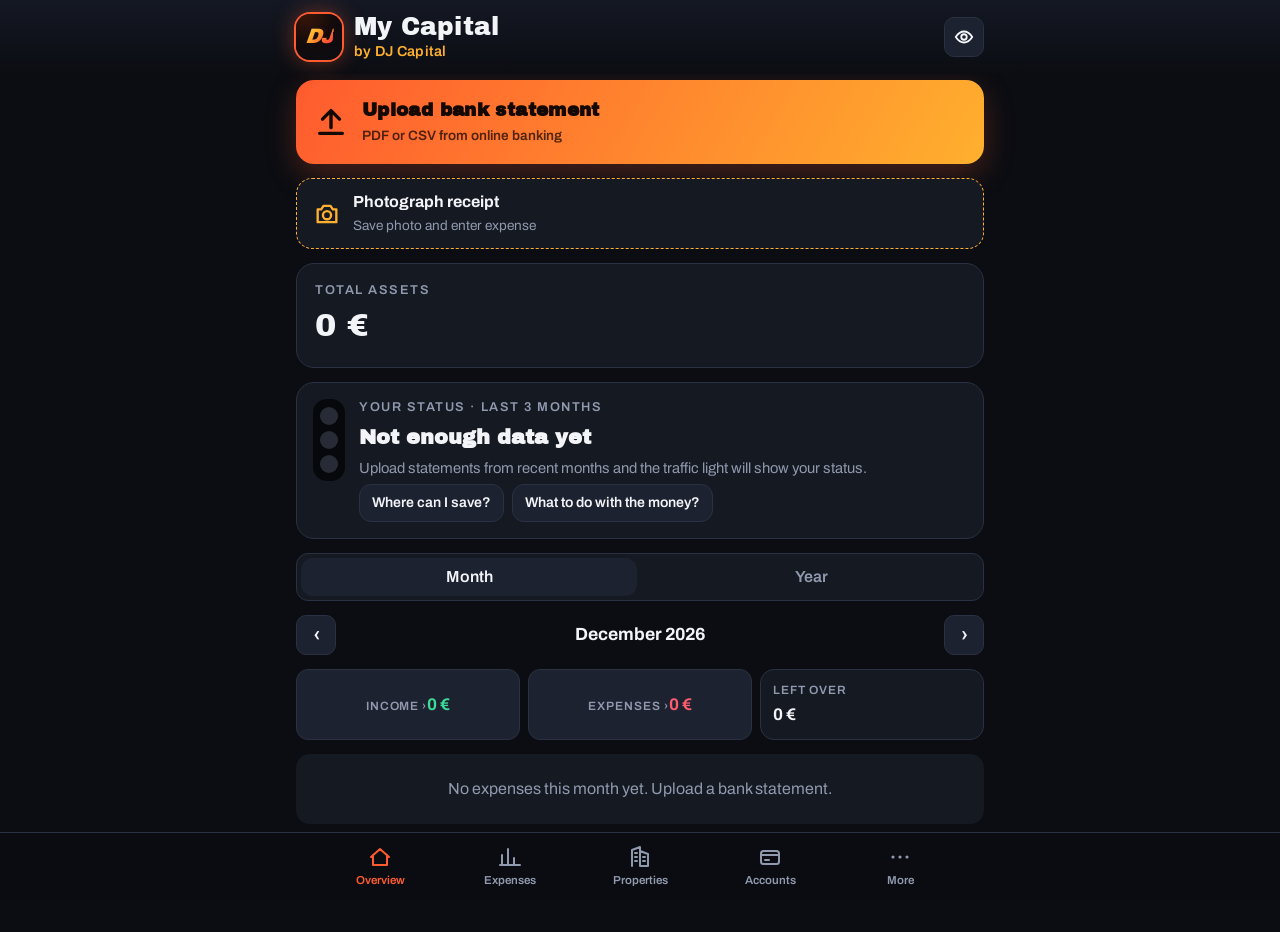
==== index.html @ 52404db8 "Add files via upload" ====
<!DOCTYPE html>
<html lang="de">
<head>
<meta charset="utf-8">
<meta name="viewport" content="width=device-width,initial-scale=1,viewport-fit=cover">
<meta name="theme-color" content="#0b0d12">
<meta name="robots" content="noindex,nofollow">
<title>DJ Capital</title>
<link rel="manifest" href="manifest.webmanifest">
<link rel="icon" type="image/png" href="icon-192.png">
<link rel="apple-touch-icon" href="apple-touch-icon.png">
<link rel="preconnect" href="https://fonts.googleapis.com">
<link rel="preconnect" href="https://fonts.gstatic.com" crossorigin>
<link href="https://fonts.googleapis.com/css2?family=Archivo+Black&family=Archivo:wght@400;500;600;700&display=swap" rel="stylesheet">
<link rel="stylesheet" href="style.css">
</head>
<body>
<div id="root"></div><div id="modal" class="modal" hidden></div><div id="toast" class="toast" hidden></div>
<script src="app.js"></script>
<script>if('serviceWorker' in navigator)window.addEventListener('load',()=>navigator.serviceWorker.register('sw.js').catch(()=>{}));</script>
</body>
</html>
---- style.css ----
/* Ein dunkles, kräftiges Thema. Layout: Kopf, eine Spalte (max. 720px), feste Leiste unten. */
:root{
  color-scheme:dark;
  --bg:#0b0d12; --surface:#151922; --raised:#1d2230; --line:#2a3142;
  --ink:#f2f4f8; --muted:#9099ad;
  --accent:#ff5b2e; --accent2:#ffb02e; --accent-ink:#140803;
  --good:#3ddc97; --good-bg:rgba(61,220,151,.14); --warn:#ffc94d; --warn-bg:rgba(255,201,77,.14); --bad:#ff5d6c; --bad-bg:rgba(255,93,108,.15); --info:#6cb8ff; --info-bg:rgba(108,184,255,.14); --idle:#a9b1c2; --idle-bg:rgba(169,177,194,.12);
  --display:'Archivo Black','Arial Black',system-ui,sans-serif;
  --body:'Archivo',system-ui,-apple-system,'Segoe UI',sans-serif;
}
*{box-sizing:border-box}
html,body{margin:0;background:var(--bg);color:var(--ink);font-family:var(--body);font-size:16px;line-height:1.4}
body{padding-bottom:84px}
h2,h3{margin:0;text-wrap:balance}
h2{font-family:var(--display);font-size:1.5rem;letter-spacing:.01em}
h3{font-size:1.05rem;font-weight:700}
small{color:var(--muted);font-size:.85rem}
.num{font-variant-numeric:tabular-nums;white-space:nowrap}
.pos{color:var(--good)}.neg{color:var(--bad)}
.top{display:flex;align-items:center;gap:12px;padding:14px max(16px,calc(50% - 344px));background:linear-gradient(180deg,#141823,var(--bg));position:sticky;top:0;z-index:5}
.logo{width:46px;height:46px;border-radius:14px;display:grid;place-items:center;background:radial-gradient(120% 120% at 20% 0%,#3a1608 0%,#120a0c 55%,#0b0d12 100%);box-shadow:0 0 0 2px var(--accent),0 0 22px rgba(255,91,46,.45)}.logo span{font-family:var(--display);font-size:1.3rem;letter-spacing:-.08em;font-style:italic;background:linear-gradient(135deg,#ffe14d 0%,var(--accent2) 35%,var(--accent) 70%,#ff2e63 100%);-webkit-background-clip:text;background-clip:text;color:transparent;transform:skewX(-6deg)}
.brand{font-family:var(--display);font-size:1.55rem;letter-spacing:.01em;display:flex;flex-direction:column;line-height:1}
.brand small{font-family:var(--body);font-size:.9rem;font-weight:600;letter-spacing:.02em;margin-top:4px;color:var(--accent2)}
.savest{margin-left:auto;font-size:.75rem;color:var(--muted)}
.savest.ok{color:var(--good)}.savest.bad{color:var(--bad)}.savest.wait{color:var(--warn)}
main{max-width:720px;margin:0 auto;padding:6px 16px 24px}
.stack{display:flex;flex-direction:column;gap:14px}
.h2row{display:flex;justify-content:space-between;align-items:center;gap:10px;flex-wrap:wrap}
button,.btn{font:inherit;font-weight:600;border:1px solid var(--line);background:var(--raised);color:var(--ink);border-radius:12px;padding:10px 16px;cursor:pointer}
button:hover{border-color:var(--accent)}
button.primary{background:var(--accent);border-color:var(--accent);color:var(--accent-ink)}
button.danger{color:var(--bad);background:transparent}
button.ic{width:40px;height:40px;padding:0;display:grid;place-items:center;font-size:1.3rem;border-radius:10px}
:focus-visible{outline:2px solid var(--accent2);outline-offset:2px}
input,select,textarea{font:inherit;color:var(--ink);background:var(--bg);border:1px solid var(--line);border-radius:10px;padding:10px 12px;width:100%;max-width:100%}
input[type=checkbox]{width:auto}
label{display:flex;flex-direction:column;gap:5px;font-size:.85rem;color:var(--muted)}
.upload{display:flex;align-items:center;gap:14px;text-align:left;padding:18px;border:0;border-radius:18px;background:linear-gradient(120deg,var(--accent),var(--accent2));color:var(--accent-ink);box-shadow:0 10px 30px rgba(255,91,46,.25)}
.upload svg{width:34px;height:34px;flex:none;fill:none;stroke:currentColor;stroke-width:2.4;stroke-linecap:round;stroke-linejoin:round}
.upload strong{display:block;font-family:var(--display);font-size:1.15rem;letter-spacing:.02em}
.upload small{color:rgba(20,8,3,.75);font-weight:600}
.notice{display:flex;justify-content:space-between;align-items:center;background:var(--warn-bg);color:var(--warn);border-radius:12px;padding:12px 14px;text-decoration:none;font-weight:600}
.mbar{display:flex;align-items:center;justify-content:space-between;gap:10px}
.mbar strong{font-size:1.1rem}
.mbar.sm strong{min-width:3em;text-align:center}
.hero{background:var(--surface);border:1px solid var(--line);border-radius:18px;padding:18px}
.hl{color:var(--muted);font-size:.8rem;text-transform:uppercase;letter-spacing:.12em;font-weight:600}
.hv{font-family:var(--display);font-size:2rem;margin-top:4px}
.hv span{font-family:var(--body);font-size:1rem;color:var(--muted);font-weight:500}
.meter{height:10px;border-radius:99px;background:var(--raised);margin:14px 0 10px;overflow:hidden}
.meter i{display:block;height:100%;border-radius:99px;background:linear-gradient(90deg,var(--accent),var(--accent2))}
.hsub{font-weight:600}
.hero.two{display:grid;grid-template-columns:repeat(auto-fit,minmax(130px,1fr));gap:14px}
.hero.two .hv{font-size:1.35rem}
.hero.sm{padding:12px}
.list{display:flex;flex-direction:column;gap:8px}
.item{display:flex;align-items:center;justify-content:space-between;gap:12px;text-align:left;width:100%;padding:14px 16px;background:var(--surface);border:1px solid var(--line);border-radius:14px;font-weight:400}
.item.static{cursor:default}
.item.add{justify-content:center;color:var(--accent2);border-style:dashed;background:transparent;font-weight:600}
.it{display:flex;flex-direction:column;min-width:0}
.it strong{font-size:1rem}
.ir{display:flex;flex-direction:column;align-items:flex-end;gap:5px}
.chev{color:var(--muted);font-size:1.3rem}
.pill{display:inline-block;padding:3px 10px;border-radius:99px;font-size:.78rem;font-weight:700;white-space:nowrap}
.pill.paid{background:var(--good-bg);color:var(--good)}.pill.late{background:var(--bad-bg);color:var(--bad)}.pill.partial{background:var(--warn-bg);color:var(--warn)}.pill.over{background:var(--info-bg);color:var(--info)}.pill.pending,.pill.none{background:var(--idle-bg);color:var(--idle)}
.group{display:flex;flex-direction:column;gap:10px}
.gh{display:flex;justify-content:space-between;align-items:flex-start;gap:10px;margin-top:6px}
.seg{display:flex;gap:6px;background:var(--surface);padding:4px;border-radius:12px;border:1px solid var(--line)}
.seg button{flex:1;border:0;background:transparent;color:var(--muted);padding:8px 6px}
.seg button.on{background:var(--raised);color:var(--ink)}
.txs{display:flex;flex-direction:column;gap:8px}
.tx{background:var(--surface);border:1px solid var(--line);border-left:4px solid var(--warn);border-radius:12px;padding:12px 14px;display:flex;flex-direction:column;gap:10px;transition:opacity .4s}
.tx.rent{border-left-color:var(--good)}.tx.expense{border-left-color:var(--accent)}.tx.ignore{border-left-color:var(--line);opacity:.65}
.tx.done{opacity:.25}
.txh{display:flex;justify-content:space-between;gap:10px}
.txh strong{overflow-wrap:anywhere}
.txt small{display:block;margin-top:2px;overflow-wrap:anywhere}
.txa{display:flex;gap:8px;flex-wrap:wrap}
.txa select{flex:1 1 180px;width:auto}
.more{width:100%}
details.obj{background:var(--surface);border:1px solid var(--line);border-radius:14px}
details.obj summary{list-style:none;display:flex;justify-content:space-between;align-items:center;gap:12px;padding:14px 16px;cursor:pointer}
details.obj summary::-webkit-details-marker{display:none}
details.obj[open] summary{border-bottom:1px solid var(--line)}
.big{font-family:var(--display);font-size:1.15rem}
.elist{display:flex;flex-direction:column}
.erow{display:flex;justify-content:space-between;gap:12px;padding:10px 16px;border-bottom:1px solid var(--line)}
.erow:last-child{border-bottom:0}
.erow span:first-child{display:flex;flex-direction:column;min-width:0}
.erow b{font-weight:600;overflow-wrap:anywhere}
.hint{color:var(--muted);font-size:.88rem;margin:0}
.empty{padding:24px;text-align:center;color:var(--muted);background:var(--surface);border-radius:14px}
.empty.sm{background:transparent;padding:14px}
.form{display:flex;flex-wrap:wrap;gap:8px}
.form input,.form select{flex:1 1 180px;width:auto}
.chips{display:flex;flex-wrap:wrap;gap:8px}
.chip{display:inline-flex;flex-direction:row;align-items:center;gap:6px;background:var(--surface);border:1px solid var(--line);border-radius:99px;padding:5px 6px 5px 12px;color:var(--ink);font-size:.88rem}
.chip button{border:0;background:transparent;padding:0 6px;color:var(--muted)}
.bar{position:fixed;left:0;right:0;bottom:0;display:flex;justify-content:center;background:rgba(11,13,18,.94);backdrop-filter:blur(10px);border-top:1px solid var(--line);padding:6px 6px calc(6px + env(safe-area-inset-bottom));z-index:6}
.bar a{flex:1;max-width:130px;display:flex;flex-direction:column;align-items:center;gap:3px;padding:6px 2px;color:var(--muted);text-decoration:none;font-size:.72rem;font-weight:600;position:relative;border-radius:10px}
.bar svg{width:24px;height:24px;fill:none;stroke:currentColor;stroke-width:2;stroke-linecap:round;stroke-linejoin:round}
.bar a:nth-child(5) svg{fill:currentColor;stroke:none}
.bar a.on{color:var(--accent)}
.badge{position:absolute;top:0;left:calc(50% + 6px);background:var(--accent);color:var(--accent-ink);font-size:.65rem;border-radius:99px;padding:1px 6px}
.modal{position:fixed;inset:0;background:rgba(0,0,0,.65);display:flex;align-items:flex-end;justify-content:center;z-index:20;overflow:auto}
.modal[hidden]{display:none}
.mbox{background:var(--surface);border:1px solid var(--line);border-radius:20px 20px 0 0;padding:20px 18px calc(20px + env(safe-area-inset-bottom));width:min(640px,100%);display:flex;flex-direction:column;gap:14px;max-height:92vh;overflow:auto}
@media (min-width:700px){.modal{align-items:center}.mbox{border-radius:20px}}
.mhead{display:flex;justify-content:space-between;align-items:flex-start;gap:10px}
.mact{display:flex;justify-content:flex-end;gap:8px;flex-wrap:wrap}
.mact .danger{margin-right:auto}
.grid2{display:grid;grid-template-columns:repeat(auto-fit,minmax(170px,1fr));gap:12px}
.kvs{display:flex;flex-direction:column;background:var(--bg);border-radius:12px}
.kv{display:flex;justify-content:space-between;gap:12px;padding:10px 14px;border-bottom:1px solid var(--line)}
.kv:last-child{border-bottom:0}
.kv span{color:var(--muted)}
.kv b{text-align:right;overflow-wrap:anywhere}
.note{margin:0;color:var(--muted);font-size:.9rem;background:var(--bg);border-radius:12px;padding:10px 14px}
.strip{display:grid;grid-template-columns:repeat(12,1fr);gap:4px}
.dot{display:inline-grid;place-items:center;aspect-ratio:1;border-radius:8px;font-size:.72rem;font-weight:700;background:var(--raised);color:var(--muted)}
.dot.paid,.dot.over{background:var(--good);color:#06150e}.dot.partial{background:var(--warn);color:#1a1200}.dot.late{background:var(--bad);color:#1a0306}.dot.pending{background:var(--idle-bg);color:var(--idle)}
.legend{display:flex;align-items:center;gap:6px;flex-wrap:wrap;margin:0;font-size:.8rem;color:var(--muted)}
.legend .dot{width:12px;height:12px;border-radius:4px;margin-left:6px}
details.cols summary{cursor:pointer;color:var(--accent2);font-weight:600;margin-bottom:10px}
textarea.big{min-height:140px;font-family:ui-monospace,monospace;font-size:.78rem}
.toast{position:fixed;left:50%;bottom:96px;transform:translateX(-50%);background:var(--ink);color:var(--bg);padding:10px 16px;border-radius:12px;z-index:30;max-width:90vw;font-weight:600}
.toast[hidden]{display:none}
.okline{color:var(--good);font-weight:600;margin:0}
.chk{flex-direction:row;align-items:center;gap:10px;color:var(--ink);font-size:.95rem}
.chk input{width:22px;height:22px;accent-color:var(--accent)}
.form.pad,.pad{padding:10px 16px}
.ntext{margin:0;padding:12px 16px;color:var(--ink);font-size:.92rem;line-height:1.5}
.erow small br{display:block;content:'';margin-top:2px}
.seg{flex-wrap:wrap}
.seg button{white-space:nowrap}
.eye svg{width:22px;height:22px;fill:none;stroke:currentColor;stroke-width:2;stroke-linecap:round;stroke-linejoin:round}
.eye.on{background:var(--accent);border-color:var(--accent);color:var(--accent-ink)}
body.hide .num,body.hide .hv,body.hide .hsub,body.hide .chart,body.hide .kv b,body.hide .it small,body.hide .erow small,body.hide .txt small,body.hide .bt,body.hide .tiles3 b,body.hide .gt.lh,body.hide .mhead small{filter:blur(9px);user-select:none}
.card.ampel{flex-direction:row;align-items:flex-start;gap:14px}
.alight{display:flex;flex-direction:column;gap:6px;background:#06080c;padding:8px 7px;border-radius:14px;flex:none}
.alight i{width:18px;height:18px;border-radius:50%;background:#262b36}
.ampel.red .alight .r{background:#ff3b4a;box-shadow:0 0 14px #ff3b4a}
.ampel.yellow .alight .y{background:#ffc42e;box-shadow:0 0 14px #ffc42e}
.ampel.green .alight .g{background:#2fe08a;box-shadow:0 0 14px #2fe08a}
.atext{display:flex;flex-direction:column;gap:6px;min-width:0}
.atext strong{font-family:var(--display);font-size:1.3rem}
.ampel.red .atext strong{color:var(--bad)}.ampel.yellow .atext strong{color:var(--warn)}.ampel.green .atext strong{color:var(--good)}
.atext p{margin:0;color:var(--muted);font-size:.92rem}
.atext .form button{padding:8px 12px;font-size:.88rem}
.tips{display:flex;flex-direction:column;gap:8px}
.tip{background:var(--bg);border-radius:12px;padding:12px 14px;display:flex;flex-direction:column;gap:4px;border-left:4px solid var(--accent)}
.tip.done{border-left-color:var(--good)}
.tip span{color:var(--muted);font-size:.9rem}
.picon{width:42px;height:42px;flex:none;border-radius:12px;display:grid;place-items:center;background:linear-gradient(135deg,rgba(255,91,46,.22),rgba(255,176,46,.12));color:var(--accent2)}
.picon svg{width:24px;height:24px;fill:none;stroke:currentColor;stroke-width:1.8;stroke-linecap:round;stroke-linejoin:round}
.item .picon+.it{flex:1}
.item.plan{justify-content:flex-start}
.mrow{width:100%;background:none;border:0;border-bottom:1px solid var(--line);border-radius:0;text-align:left;font-weight:400;color:var(--ink)}
.mk{display:inline-block;width:9px;height:9px;border-radius:50%;margin-right:7px;background:var(--idle)}
.mk.blue{background:#4aa8ff}.mk.yellow{background:#ffc42e}.mk.red{background:#ff5d6c}
.loan{border-left:4px solid var(--info)}
.picon.mk-blue{background:rgba(74,168,255,.18);color:#4aa8ff}.picon.mk-yellow{background:rgba(255,196,46,.18);color:#ffc42e}.picon.mk-red{background:rgba(255,93,108,.18);color:#ff5d6c}
.receipt{display:flex;align-items:center;gap:12px;text-align:left;padding:12px 16px;border-radius:16px;background:var(--surface);border:1px dashed var(--accent2);color:var(--ink);font-weight:400}
.receipt svg{width:28px;height:28px;flex:none;fill:none;stroke:var(--accent2);stroke-width:2;stroke-linecap:round;stroke-linejoin:round}
.receipt strong{display:block}.receipt small{color:var(--muted)}
.rems{display:flex;flex-direction:column;gap:8px}
.rem{display:flex;align-items:center;justify-content:space-between;gap:10px;background:var(--bg);border-radius:12px;padding:10px 12px;border-left:4px solid var(--idle)}
.rem.late{border-left-color:var(--bad)}.rem.partial{border-left-color:var(--warn)}.rem.pending{border-left-color:var(--info)}
.rem .it small{white-space:normal}
.btnrow{width:100%;text-align:left;border-top:0;border-right:0;border-bottom:0;font-weight:400;color:var(--ink)}
.cl{display:flex;flex-direction:column;gap:6px}
.clrow{align-items:flex-start;background:var(--bg);border-radius:10px;padding:10px 12px}
.clrow.done span{color:var(--muted);text-decoration:line-through}
.clrow input{margin-top:1px}
.recimg{max-width:100%;max-height:40vh;object-fit:contain;border-radius:12px;background:#000}
.clip svg{width:16px;height:16px;fill:none;stroke:var(--accent2);stroke-width:2;stroke-linecap:round;vertical-align:-3px}
button.wide{width:100%}
@media (prefers-reduced-motion:reduce)

{.tx{transition:none}}

.muted{color:var(--muted)}
.lnk{color:var(--accent2);text-decoration:none;font-weight:600;font-size:.9rem}
.card{background:var(--surface);border:1px solid var(--line);border-radius:18px;padding:16px;display:flex;flex-direction:column;gap:12px}
.split{display:grid;grid-template-columns:1fr 1fr;gap:10px;margin-top:6px}
.split a{display:flex;flex-direction:column;gap:2px;background:var(--bg);border-radius:12px;padding:10px 12px;text-decoration:none;color:var(--ink)}
.split span{font-size:.8rem;color:var(--muted)}
.split b{font-size:1.05rem}
.tiles3{display:grid;grid-template-columns:repeat(3,1fr);gap:8px}
.tiles3.two{grid-template-columns:1fr 1fr}
.tiles3 div{background:var(--surface);border:1px solid var(--line);border-radius:14px;padding:12px;display:flex;flex-direction:column;gap:4px;min-width:0}
.tiles3 span{font-size:.75rem;color:var(--muted);text-transform:uppercase;letter-spacing:.08em;font-weight:600}
.tiles3 b{font-size:1.05rem;overflow:hidden;text-overflow:ellipsis}
.bars{display:flex;flex-direction:column;gap:12px}
.bl{display:flex;justify-content:space-between;gap:10px;font-size:.92rem;margin-bottom:5px}
.bt{height:8px;border-radius:99px;background:var(--raised);overflow:hidden}
.bt i{display:block;height:100%;border-radius:99px;background:linear-gradient(90deg,var(--accent),var(--accent2))}
.chart{width:100%;height:auto;margin-top:10px;display:block}
.chart .ct{fill:var(--muted);font-size:10px;font-family:var(--body)}
.cols{display:grid;grid-template-columns:repeat(12,1fr);gap:4px;align-items:end}
.col{display:flex;flex-direction:column;align-items:center;gap:4px}
.col span{font-size:.7rem;color:var(--muted)}
.cb{height:110px;width:100%;display:flex;align-items:flex-end;justify-content:center;gap:2px}
.cb i{width:42%;border-radius:3px 3px 0 0;min-height:1px}
.ci,.sw.pos{background:var(--good)}.co,.sw.neg{background:var(--accent)}
.sw{display:inline-block;width:10px;height:10px;border-radius:3px;margin-left:6px}
.chipb{border-radius:99px;padding:7px 14px;background:var(--surface);color:var(--muted);font-weight:600}
.chipb.on{background:var(--accent);border-color:var(--accent);color:var(--accent-ink)}
.item.dim{opacity:.7}
h3.gt{font-size:.8rem;text-transform:uppercase;letter-spacing:.12em;color:var(--muted)}
button.small.link{border:0;background:none;color:var(--muted);padding:0 0 0 8px;font-size:1rem}

.lock{min-height:80vh;display:flex;flex-direction:column;align-items:center;justify-content:center;gap:14px;text-align:center}
.logo.big{width:84px;height:84px;border-radius:24px}.logo.big span{font-size:2.3rem}
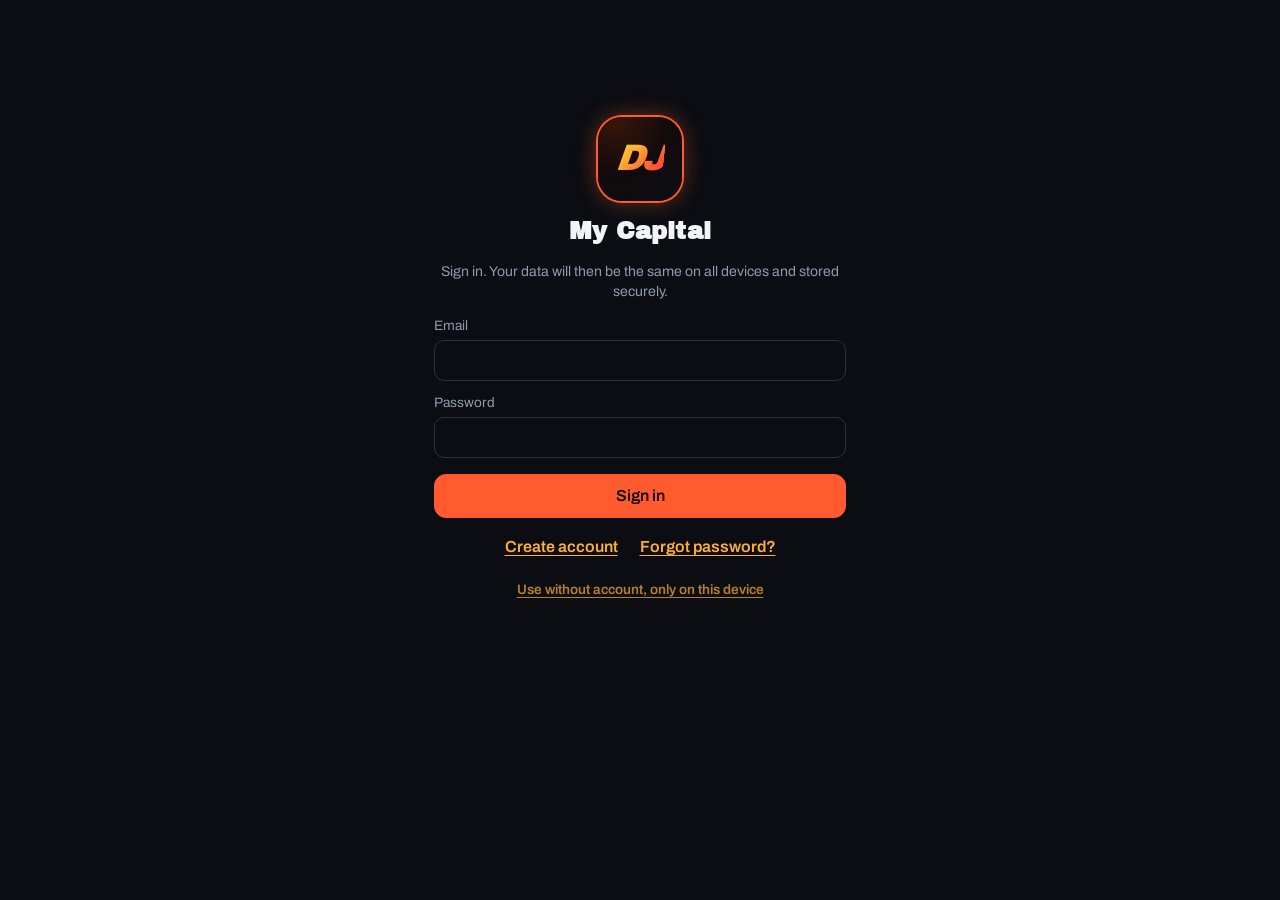
==== commit 1640ec51: "Add files via upload" ====
--- a/index.html
+++ b/index.html
@@ -16,6 +16,7 @@
 </head>
 <body>
 <div id="root"></div><div id="modal" class="modal" hidden></div><div id="toast" class="toast" hidden></div>
+<script src="config.js"></script>
 <script src="app.js"></script>
 <script>if('serviceWorker' in navigator)window.addEventListener('load',()=>navigator.serviceWorker.register('sw.js').catch(()=>{}));</script>
 </body>
--- a/style.css
+++ b/style.css
@@ -212,3 +212,8 @@
 
 .lock{min-height:80vh;display:flex;flex-direction:column;align-items:center;justify-content:center;gap:14px;text-align:center}
 .logo.big{width:84px;height:84px;border-radius:24px}.logo.big span{font-size:2.3rem}
+details.bkset summary{cursor:pointer;color:var(--accent2);font-weight:600;margin:6px 0 10px}details.bkset label{display:block}details.bkset .form{flex-wrap:wrap}
+[data-sort]>[data-id]{-webkit-user-select:none;user-select:none;-webkit-touch-callout:none}.item.dragging{position:relative;z-index:5;transform:scale(1.03);box-shadow:0 10px 28px rgba(0,0,0,.55);outline:2px solid var(--accent);transition:transform .12s}body.sorting{overscroll-behavior:none}
+.lock.auth{max-width:420px;margin:0 auto;padding:30px 4px}.authf{display:flex;flex-direction:column;gap:12px;width:100%;text-align:left}.authf button[type=submit]{margin-top:4px}.authl{display:flex;flex-wrap:wrap;gap:6px 18px;justify-content:center}.link.dim{opacity:.7;font-size:.85rem}.reccode{font-family:ui-monospace,Menlo,Consolas,monospace;font-size:1.15rem;letter-spacing:.06em;text-align:center;padding:14px;border:1px dashed var(--accent);border-radius:12px;margin:10px 0;word-break:break-all;user-select:all}
+.authl .link{color:var(--accent2);padding:4px 2px}
+.authl .link{background:none;border:0;box-shadow:none;text-decoration:underline;text-underline-offset:3px}
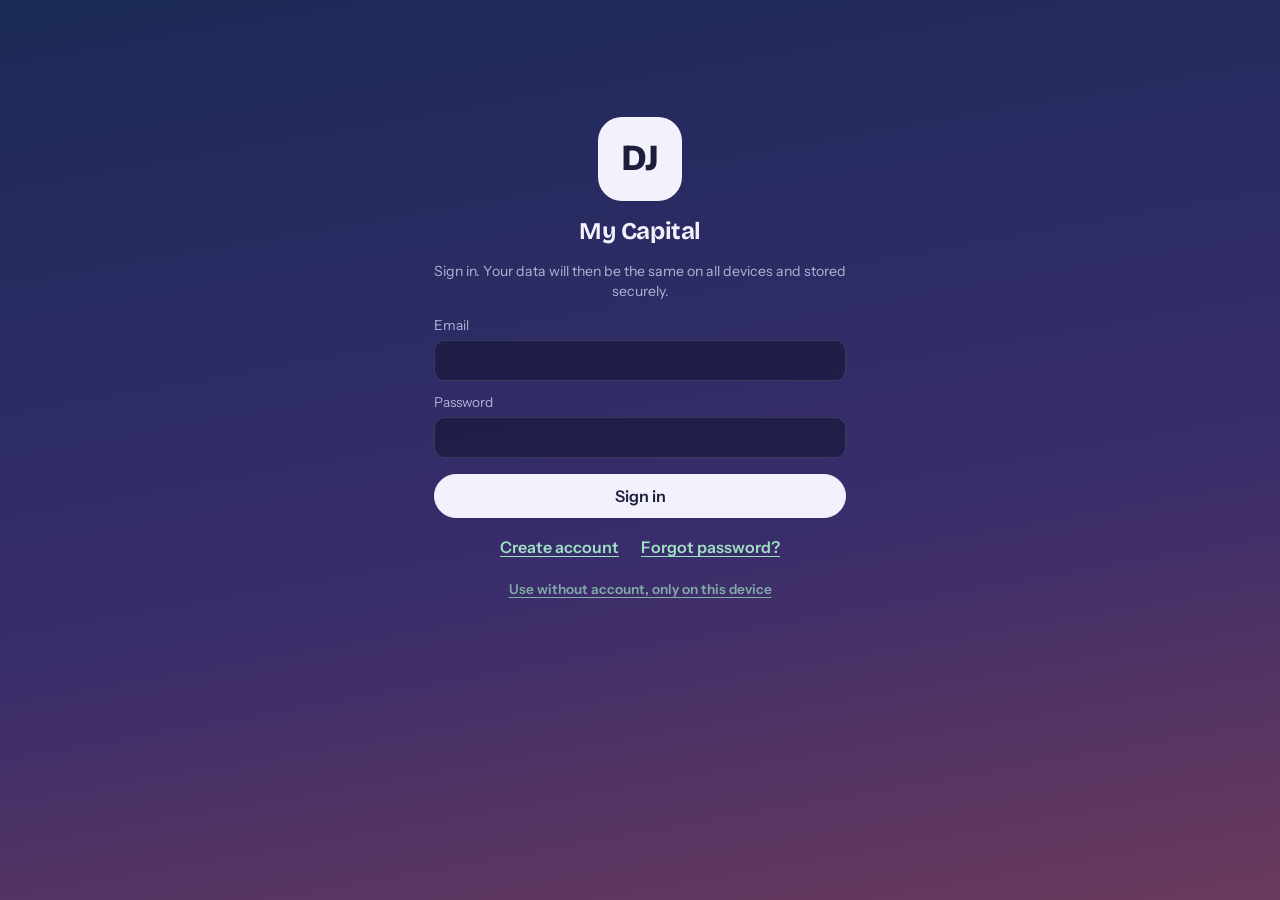
==== commit 8d346546: "DJ Capital 1.22.0 Co-Authored-By: Claude Opus 5.5 <noreply@anthropic.com> Claude-Session: https://cl" ====
--- a/index.html
+++ b/index.html
@@ -3,15 +3,14 @@
 <head>
 <meta charset="utf-8">
 <meta name="viewport" content="width=device-width,initial-scale=1,viewport-fit=cover">
-<meta name="theme-color" content="#0b0d12">
+<meta name="theme-color" content="#1b2a55">
 <meta name="robots" content="noindex,nofollow">
 <title>DJ Capital</title>
 <link rel="manifest" href="manifest.webmanifest">
 <link rel="icon" type="image/png" href="icon-192.png">
 <link rel="apple-touch-icon" href="apple-touch-icon.png">
-<link rel="preconnect" href="https://fonts.googleapis.com">
-<link rel="preconnect" href="https://fonts.gstatic.com" crossorigin>
-<link href="https://fonts.googleapis.com/css2?family=Archivo+Black&family=Archivo:wght@400;500;600;700&display=swap" rel="stylesheet">
+<link rel="preload" href="fonts/instrument-sans-latin-400-normal.woff2" as="font" type="font/woff2" crossorigin>
+<link rel="preload" href="fonts/bricolage-grotesque-latin-wght-normal.woff2" as="font" type="font/woff2" crossorigin>
 <link rel="stylesheet" href="style.css">
 </head>
 <body>
--- a/style.css
+++ b/style.css
@@ -99,7 +99,7 @@
 .bar{position:fixed;left:0;right:0;bottom:0;display:flex;justify-content:center;background:rgba(11,13,18,.94);backdrop-filter:blur(10px);border-top:1px solid var(--line);padding:6px 6px calc(6px + env(safe-area-inset-bottom));z-index:6}
 .bar a{flex:1;max-width:130px;display:flex;flex-direction:column;align-items:center;gap:3px;padding:6px 2px;color:var(--muted);text-decoration:none;font-size:.72rem;font-weight:600;position:relative;border-radius:10px}
 .bar svg{width:24px;height:24px;fill:none;stroke:currentColor;stroke-width:2;stroke-linecap:round;stroke-linejoin:round}
-.bar a:nth-child(5) svg{fill:currentColor;stroke:none}
+.bar a:last-child svg{fill:currentColor;stroke:none}
 .bar a.on{color:var(--accent)}
 .badge{position:absolute;top:0;left:calc(50% + 6px);background:var(--accent);color:var(--accent-ink);font-size:.65rem;border-radius:99px;padding:1px 6px}
 .modal{position:fixed;inset:0;background:rgba(0,0,0,.65);display:flex;align-items:flex-end;justify-content:center;z-index:20;overflow:auto}
@@ -217,3 +217,363 @@
 .lock.auth{max-width:420px;margin:0 auto;padding:30px 4px}.authf{display:flex;flex-direction:column;gap:12px;width:100%;text-align:left}.authf button[type=submit]{margin-top:4px}.authl{display:flex;flex-wrap:wrap;gap:6px 18px;justify-content:center}.link.dim{opacity:.7;font-size:.85rem}.reccode{font-family:ui-monospace,Menlo,Consolas,monospace;font-size:1.15rem;letter-spacing:.06em;text-align:center;padding:14px;border:1px dashed var(--accent);border-radius:12px;margin:10px 0;word-break:break-all;user-select:all}
 .authl .link{color:var(--accent2);padding:4px 2px}
 .authl .link{background:none;border:0;box-shadow:none;text-decoration:underline;text-underline-offset:3px}
+/* Mehr: Status oben + Liste */
+.mstat{background:linear-gradient(160deg,rgba(255,91,46,.16),rgba(255,91,46,.05));border:1px solid rgba(255,91,46,.35);border-radius:18px;padding:14px;display:flex;flex-direction:column;gap:12px}
+.mstat .form{margin:0}
+.mstat-top{display:flex;align-items:center;gap:12px;color:var(--ink);text-decoration:none}
+.mstat-top>span:nth-child(2){flex:1;display:flex;flex-direction:column;gap:2px;min-width:0}
+.mstat-top b{font-size:1.05rem}
+.mlist{display:flex;flex-direction:column;background:var(--surface);border:1px solid var(--line);border-radius:16px;overflow:hidden}
+.mrow{display:flex;align-items:center;gap:12px;padding:13px 14px;color:var(--ink);text-decoration:none;border-bottom:1px solid var(--line);min-height:56px}
+.mrow:last-child{border-bottom:0}.mrow:active{background:var(--raised)}
+.mrow>span:nth-child(2){flex:1;font-weight:600}
+.mrow em{font-style:normal;color:var(--muted);font-size:.9rem;font-variant-numeric:tabular-nums}
+.chev{color:var(--muted);font-size:1.4rem;line-height:1}
+.mic{width:34px;height:34px;border-radius:10px;display:grid;place-items:center;flex:none}
+.mic svg{width:20px;height:20px;fill:none;stroke:currentColor;stroke-width:1.8;stroke-linecap:round;stroke-linejoin:round}
+.mic.c1{background:rgba(255,91,46,.18);color:#ff8a66}.mic.c2{background:var(--warn-bg);color:var(--warn)}.mic.c3{background:rgba(167,139,250,.16);color:#b9a6ff}
+.mic.c4{background:var(--info-bg);color:var(--info)}.mic.c5{background:var(--idle-bg);color:var(--idle)}
+.subhead{display:flex;align-items:center;gap:10px}
+.subhead .back{width:40px;height:40px;border-radius:12px;display:grid;place-items:center;background:var(--surface);border:1px solid var(--line);color:var(--ink);text-decoration:none;font-size:1.5rem;line-height:1}
+.subhead h2{font-size:1.25rem}
+/* Zahlungen nach Name */
+.lnk{all:unset;cursor:pointer;color:var(--ink);text-decoration:underline;text-decoration-color:rgba(255,91,46,.6);text-underline-offset:3px;font-weight:600;overflow-wrap:anywhere}
+.lnk:focus-visible{outline:2px solid var(--accent);outline-offset:2px}
+.tip.off{border-left-color:var(--line);opacity:.75}.tip button{align-self:flex-start;margin-top:4px}
+.wish .elist{margin:0 -4px}
+/* Immobilien: Reiter als Kacheln */
+.itabs{display:grid;grid-template-columns:repeat(2,minmax(0,1fr));gap:6px}
+.itabs button{display:flex;align-items:center;gap:8px;text-align:left;background:var(--surface);border:1px solid var(--line);border-radius:12px;padding:7px 9px;color:var(--muted);font-weight:600;font-size:.9rem;min-height:44px;min-width:0}
+.itabs button>span:last-child{overflow:hidden;text-overflow:ellipsis;white-space:nowrap}
+.itabs button.on{border-color:var(--accent);color:var(--ink);background:var(--raised)}
+.tic{width:26px;height:26px;border-radius:8px;display:grid;place-items:center;flex:none}
+.tic svg{width:17px;height:17px;fill:none;stroke:currentColor;stroke-width:1.8;stroke-linecap:round;stroke-linejoin:round}
+.tic.tg{background:var(--good-bg);color:var(--good)}.tic.tb{background:var(--info-bg);color:var(--info)}.tic.to{background:rgba(255,91,46,.18);color:#ff8a66}.tic.ty{background:var(--warn-bg);color:var(--warn)}.tic.tv{background:rgba(167,139,250,.16);color:#b9a6ff}
+@media(min-width:560px){.itabs{grid-template-columns:repeat(6,minmax(0,1fr))}}
+.rend{background:var(--surface);border:1px solid var(--line);border-radius:16px;padding:12px 14px;display:flex;flex-direction:column;gap:8px;margin-bottom:8px}
+.rgrid{display:grid;grid-template-columns:repeat(2,minmax(0,1fr));gap:6px}
+.rgrid div{display:flex;flex-direction:column;gap:2px;background:var(--raised);border-radius:10px;padding:7px 8px;min-width:0}
+.rgrid span{font-size:.72rem;color:var(--muted);text-transform:uppercase;letter-spacing:.04em}
+.rgrid b{font-size:1rem;font-variant-numeric:tabular-nums;white-space:nowrap}.rgrid b small{font-size:.7rem;color:var(--muted)}
+.rgrid .pos{color:var(--good)}.rgrid .neg{color:var(--bad)}.rgrid .warn{color:var(--warn)}
+.pill{font-size:.75rem;font-weight:700;padding:3px 10px;border-radius:99px}
+.pill.pos{background:var(--good-bg);color:var(--good)}.pill.warn{background:var(--warn-bg);color:var(--warn)}.pill.neg{background:var(--bad-bg);color:var(--bad)}
+.rhelp summary{cursor:pointer;color:var(--muted);font-size:.85rem}
+.grid3{display:grid;grid-template-columns:1fr 1.3fr 1.3fr;gap:8px}
+/* Akzent-Karten */
+.card.accent{border:1px solid var(--ac-b);background:linear-gradient(160deg,var(--ac-bg),var(--surface) 60%)}
+.card.av{--ac-b:rgba(167,139,250,.45);--ac-bg:rgba(167,139,250,.12);--ac:#b9a6ff}
+.card.ay{--ac-b:rgba(255,201,77,.45);--ac-bg:rgba(255,201,77,.10);--ac:#ffc94d}
+.card.accent h3{display:flex;align-items:center;gap:8px}
+.hic{width:28px;height:28px;border-radius:8px;display:grid;place-items:center;background:var(--ac-bg);color:var(--ac);flex:none}
+.hic svg{width:17px;height:17px;fill:none;stroke:currentColor;stroke-width:1.8;stroke-linecap:round;stroke-linejoin:round}
+.wbar{display:block;height:4px;border-radius:9px;background:var(--line);margin-top:6px;overflow:hidden;max-width:180px}.wbar i{display:block;height:100%;background:#b9a6ff;border-radius:9px}
+/* Konten in Bankfarben */
+.item.bk{border:1px solid;gap:10px}
+.blg{width:34px;height:34px;border-radius:9px;display:grid;place-items:center;font-weight:800;font-size:.72rem;flex:none;letter-spacing:.02em}
+.kline{display:flex;justify-content:space-between;align-items:baseline;padding:4px 2px 2px;color:var(--muted)}.kline b{color:var(--ink);font-size:1.15rem}
+.item.bk .it{flex:1;text-align:left;align-items:flex-start}
+.xrow{display:flex;flex-direction:row;align-items:center;gap:12px;cursor:pointer;font-size:1rem;color:var(--text)}
+.xrow input{width:24px;height:24px;min-height:0;padding:0;flex:none;margin:0;accent-color:var(--accent)}
+.xrow>span:nth-child(2){flex:1;min-width:0;display:flex;flex-direction:column}
+.xrow>.num{flex:none;white-space:nowrap}
+.xrow.off b,.xrow.off small{color:var(--muted);text-decoration:line-through}
+.xrow.off .num{color:var(--muted)}
+/* Eingangsrechnungen */
+.card.ab{--ac-b:rgba(255,91,46,.5);--ac-bg:rgba(255,91,46,.12);--ac:#ff8a66}
+.bill{background:var(--surface);border:1px solid var(--line);border-radius:16px;padding:12px 14px;display:flex;flex-direction:column;gap:8px}
+.card .bill{background:var(--bg);border-color:transparent;margin-top:8px}
+.bill.late{border-color:rgba(255,93,108,.55)}.bill.done{opacity:.72}
+.bhead{display:flex;align-items:center;gap:12px}
+.bic{width:36px;height:36px;border-radius:10px;display:grid;place-items:center;background:rgba(255,91,46,.16);color:#ff8a66;flex:none}
+.bic svg{width:20px;height:20px;fill:none;stroke:currentColor;stroke-width:1.8;stroke-linecap:round;stroke-linejoin:round}
+.bill.done .bic{background:var(--good-bg);color:var(--good)}
+.bt2{flex:1;min-width:0;display:flex;flex-direction:column}.bt2 b{overflow-wrap:anywhere}
+.bhead .num{font-weight:700;font-size:1.05rem}.bhead .num.muted{color:var(--muted)}
+.bwhere{font-style:normal;color:#b9a6ff;font-weight:600;display:block}
+.bmeta{display:flex;flex-direction:column;gap:2px}.bmeta small{overflow-wrap:anywhere}
+.bact{margin:0;flex-wrap:wrap;gap:8px}.bact button{padding:9px 12px}
+.bact .primary{display:inline-flex;align-items:center;gap:8px}.bact .primary svg{width:18px;height:18px;fill:none;stroke:currentColor;stroke-width:2.2;stroke-linecap:round;stroke-linejoin:round}
+.steps{display:flex;flex-direction:column;gap:10px;margin-top:10px}
+.step{display:flex;align-items:center;gap:12px;background:var(--bg);border-radius:12px;padding:12px}
+.step>span:nth-child(2){flex:1;display:flex;flex-direction:column;gap:2px}
+.sn{width:28px;height:28px;border-radius:50%;display:grid;place-items:center;background:var(--raised);font-weight:700;flex:none}
+.step.ok .sn{background:var(--good-bg);color:var(--good)}.step em{font-style:normal;color:var(--good);font-weight:700}
+.howto{margin:6px 0 10px;padding-left:20px;display:flex;flex-direction:column;gap:6px;color:var(--ink)}
+textarea.code{width:100%;min-height:150px;font:12px/1.4 ui-monospace,Menlo,Consolas,monospace;background:var(--bg);color:var(--muted);border:1px solid var(--line);border-radius:12px;padding:10px;resize:vertical}
+/* Schalter */
+.sw{width:46px;height:28px;border-radius:99px;padding:0;border:0;background:#3a4256;position:relative;flex:none;transition:background .15s}
+.sw i{position:absolute;top:3px;left:3px;width:22px;height:22px;border-radius:50%;background:#fff;transition:left .15s}
+.sw.on{background:var(--good)}.sw.on i{left:21px}
+.sw:hover{border:0}
+/* Übersicht: Knöpfe in der Vermögenskarte */
+.hbtn{display:flex;gap:8px;flex-wrap:wrap;margin-top:12px}
+.pillb{display:inline-flex;align-items:center;gap:7px;padding:9px 14px;border-radius:99px;border:1px solid rgba(255,138,77,.45);background:rgba(255,91,46,.12);color:#ffb27a;font-size:.92rem}
+.pillb svg{width:17px;height:17px;fill:none;stroke:currentColor;stroke-width:2.2;stroke-linecap:round;stroke-linejoin:round}
+.choose2{display:grid;grid-template-columns:1fr 1fr;gap:10px;margin:8px 0}
+.choose2 button{display:flex;flex-direction:column;align-items:center;gap:8px;padding:18px 10px;border-radius:16px}
+.choose2 svg{width:30px;height:30px;fill:none;stroke:var(--accent2);stroke-width:1.8;stroke-linecap:round;stroke-linejoin:round}
+/* Sparplan */
+.seg button.aggr{display:inline-flex;align-items:center;justify-content:center;gap:6px;color:#ff8a5c}.seg button.aggr.on{color:#ff8a5c}
+.seg button.aggr svg{width:16px;height:16px;fill:none;stroke:currentColor;stroke-width:2;stroke-linejoin:round}
+.goal{display:flex;gap:14px;align-items:center;margin-top:12px;padding:14px;border-radius:16px;border:1px solid rgba(255,176,46,.45);background:linear-gradient(150deg,rgba(255,176,46,.12),var(--surface) 70%)}
+.goal>div{display:flex;flex-direction:column;gap:2px;min-width:0}.goal b{font-size:1.05rem}
+.ring{width:84px;height:84px;flex:none}.ring circle{fill:none;stroke:var(--line);stroke-width:9}.ring .rv{stroke:var(--accent2);stroke-linecap:round}
+.ring text{fill:var(--ink);font-size:15px;font-weight:700}
+.sec{display:flex;align-items:center;gap:10px;margin:18px 2px 8px}.sec b{font-size:1rem}.sec small,.sec button{margin-left:auto}
+.sno{width:26px;height:26px;border-radius:50%;display:grid;place-items:center;font-size:.8rem;font-weight:700;flex:none}
+.sno.s1{background:var(--info-bg);color:var(--info)}.sno.s2{background:rgba(255,176,46,.16);color:var(--accent2)}.sno.s3{background:var(--good-bg);color:var(--good)}
+.secbox{background:var(--surface);border:1px solid var(--line);border-radius:16px;padding:14px;display:flex;flex-direction:column;gap:10px}
+.flow{display:flex;height:14px;border-radius:7px;overflow:hidden;background:var(--line)}.flow i{display:block;height:100%}
+.flow .fo{background:var(--bad)}.flow .fr{background:#3a4256}.flow .fx{background:var(--good)}
+.g2{display:grid;grid-template-columns:1fr 1fr;gap:10px}.g2>div{display:flex;flex-direction:column}.g2 b{font-size:1.05rem}
+.chip2{font-style:normal;font-size:.75rem;font-weight:700;padding:2px 7px;border-radius:99px;background:var(--good-bg);color:var(--good);white-space:nowrap}
+.secbox .lnk{align-self:flex-start;background:none;border:0;padding:0;color:#ffb27a}
+.wrow{display:flex;flex-direction:column;gap:6px;padding-bottom:10px;border-bottom:1px solid var(--line);position:relative}.wrow:last-child{border-bottom:0;padding-bottom:0}
+.wbar.big{height:8px;max-width:none;margin:0}.wbar.big i{background:var(--accent2)}
+.wfoot{display:flex;justify-content:space-between;gap:8px;flex-wrap:wrap}
+.wact{display:flex;gap:6px}.ic.sm{width:34px;height:34px;padding:0;display:grid;place-items:center}
+.cuts{gap:0;padding-top:4px;padding-bottom:4px}
+.cut{display:flex;align-items:center;gap:10px;padding:10px 0;border-top:1px solid var(--line)}.cut:first-child{border-top:0}
+.cic{width:34px;height:34px;border-radius:10px;display:grid;place-items:center;background:rgba(255,91,46,.14);color:#ff8a5c;flex:none}
+.cic svg{width:19px;height:19px;fill:none;stroke:currentColor;stroke-width:1.8;stroke-linecap:round;stroke-linejoin:round}
+.ct2{flex:1;min-width:0;display:flex;flex-direction:column}
+.cut.off .cic{background:var(--idle-bg);color:var(--idle)}.cut.off b{color:var(--muted)}
+/* Erinnerungen */
+.remtop{align-items:center}.remtop .hint{flex:1}
+.plus{width:42px;height:42px;padding:0;font-size:1.5rem;line-height:1;border-radius:12px}
+.rgh{display:flex;align-items:center;gap:8px;font-size:.75rem;font-weight:700;letter-spacing:.1em;text-transform:uppercase;margin:14px 4px 2px}
+.rgh i{width:8px;height:8px;border-radius:50%}
+.rgh.late{color:var(--bad)}.rgh.late i{background:var(--bad)}.rgh.soon{color:var(--accent2)}.rgh.soon i{background:var(--accent2)}.rgh.later{color:var(--muted)}.rgh.later i{background:#3a4256}
+.ritem{display:flex;align-items:center;gap:12px;background:var(--surface);border:1px solid var(--line);border-radius:14px;padding:10px 12px}
+.ritem.late{border-color:rgba(255,93,108,.45)}
+.dblk{width:48px;flex:none;text-align:center;border-radius:10px;padding:5px 0;background:var(--raised);display:flex;flex-direction:column}
+.dblk b{font-size:1.15rem;line-height:1.1}.dblk span{font-size:.7rem;font-weight:700;letter-spacing:.05em}
+.ritem.late .dblk{background:var(--bad-bg);color:#ff8a94}.ritem.soon .dblk{background:rgba(255,176,46,.16);color:var(--accent2)}
+.rt{flex:1;min-width:0;display:flex;flex-direction:column;align-items:flex-start;gap:2px;background:none;border:0;padding:0;text-align:left;font-weight:400;color:var(--ink)}
+.rt b{font-weight:700}.ritem.late .rt small{color:#ff8a94}
+.rchip{font-style:normal;font-size:.72rem;padding:2px 8px;border-radius:99px;background:var(--raised);color:var(--muted);margin-top:2px}
+.rchip.app{background:rgba(167,139,250,.16);color:#b9a6ff}
+.okb{width:38px;height:38px;border-radius:50%;padding:0;flex:none;display:grid;place-items:center;border:1.5px solid #3a4256;background:transparent;color:var(--muted);font-size:1rem}
+.okb:hover{border-color:var(--good);color:var(--good)}.okb.go{font-size:1.3rem}
+/* Konto & Sicherheit */
+.prof{display:flex;gap:14px;align-items:center;padding:16px;border-radius:18px;border:1px solid rgba(255,138,77,.45);background:linear-gradient(150deg,rgba(255,91,46,.13),var(--surface) 70%)}
+.pav{width:52px;height:52px;border-radius:50%;display:grid;place-items:center;background:rgba(255,176,46,.18);color:var(--accent2);font-weight:700;font-size:1.1rem;flex:none}
+.ptx{display:flex;flex-direction:column;gap:2px;min-width:0}.ptx b{font-size:1.05rem;overflow-wrap:anywhere}.ptx em{font-style:normal;font-size:.82rem;font-weight:600;margin-top:2px}.ptx button{margin-top:8px;align-self:flex-start}
+.sgh{font-size:.75rem;font-weight:700;letter-spacing:.12em;text-transform:uppercase;color:var(--muted);margin:16px 4px 0}
+.sbox{background:var(--surface);border:1px solid var(--line);border-radius:16px;overflow:hidden}
+.srow{display:flex;align-items:center;gap:12px;padding:12px 14px;border-top:1px solid var(--line);min-height:58px}.srow:first-child{border-top:0}
+.srow[role=button]{cursor:pointer}.srow[role=button]:active{background:var(--raised)}
+.srow.solo{background:var(--surface);border:1px solid var(--line);border-radius:14px;margin-top:14px}
+.stx{flex:1;min-width:0;display:flex;flex-direction:column}.stx b{font-weight:600}
+.srow select{width:auto;max-width:140px;padding:8px 10px}
+.sbtn{padding:0 14px 14px;margin:0}.sbtn button{flex:1}
+.logout{background:transparent;border:0;color:var(--bad);margin:10px auto 0;display:block}
+.howto code{font:12px ui-monospace,Menlo,Consolas,monospace;background:var(--bg);padding:2px 5px;border-radius:6px;overflow-wrap:anywhere}
+
+/* Objekt-Akte */
+.pchips{display:flex;gap:6px;overflow-x:auto;padding-bottom:2px}
+.pchips button{flex:none;background:var(--surface);border:1px solid var(--line);border-radius:99px;padding:8px 14px;color:var(--muted);font-weight:600;min-height:40px}
+.pchips button.on{border-color:var(--accent);color:var(--ink);background:var(--raised)}
+.pchips.sm button{padding:6px 12px;font-size:.88rem;min-height:36px}.pchips i{font-style:normal;color:var(--muted);font-weight:500;margin-left:4px}
+.aksec{display:flex;flex-direction:column;gap:8px;margin-top:10px}
+.akt1{display:flex;align-items:center;gap:10px}.akt1 .it{flex:1;display:flex;flex-direction:column;min-width:0}.akt1 small{color:var(--muted);font-size:.85rem}
+.aklist{display:flex;flex-direction:column;gap:8px}
+.akc{display:flex;flex-direction:column;background:var(--surface);border:1px solid var(--line);border-radius:14px;overflow:hidden}
+.akcb{display:flex;flex-direction:column;gap:6px;text-align:left;width:100%;padding:12px 14px;background:none;border:0;border-radius:0;font-weight:400;color:inherit}
+.akcb>small{color:var(--muted)}.akpast{color:var(--muted);font-size:.8rem}
+.akbtns{display:flex;gap:8px;flex-wrap:wrap;justify-content:flex-end;padding:0 14px 12px}
+.akc.cut{opacity:.92}.akc.cut .akg{opacity:.8}
+.akc>small{color:var(--muted)}
+.akh{display:flex;justify-content:space-between;align-items:center;gap:8px}.akh b{font-size:1.02rem}
+.akg{display:grid;grid-template-columns:repeat(2,minmax(0,1fr));gap:6px;margin-top:2px}
+.akg>span{display:flex;flex-direction:column;background:var(--bg);border-radius:10px;padding:7px 10px;min-width:0}
+.akg i{font-style:normal;color:var(--muted);font-size:.76rem}.akg b{font-weight:600}.akg em{font-style:normal;color:var(--muted);font-size:.76rem;overflow-wrap:anywhere}
+.akbox{background:var(--surface);border:1px solid var(--line);border-radius:14px}
+.akrep{background:var(--surface);border:1px solid var(--line);border-radius:14px;overflow:hidden}
+.akrh{display:flex;justify-content:space-between;gap:10px;padding:10px 14px;border-bottom:1px solid var(--line);background:var(--raised)}
+.akrr{display:flex;align-items:flex-start;gap:10px;width:100%;text-align:left;padding:10px 14px;background:none;border:0;border-bottom:1px solid var(--line);border-radius:0;font-weight:400;min-height:44px}
+.akrr:last-child{border-bottom:0}.akm{flex:none;width:34px;color:var(--muted);font-size:.85rem;padding-top:1px}.akt{flex:1;min-width:0;overflow-wrap:anywhere}.akt .chip2{margin-left:2px}
+.aksum{border:1px solid var(--line)}
+.mgh{margin:10px 0 0;font-size:.95rem}
+.mgp{display:flex;flex-direction:column;gap:6px;background:var(--bg);border-radius:12px;padding:10px}
+.mgp label{display:grid;grid-template-columns:minmax(0,1fr) minmax(0,1.2fr);align-items:center;gap:8px;font-weight:600}
+.mgp label.mgu{font-weight:400;padding-left:10px}.mgp label span{overflow-wrap:anywhere}
+.mgl{display:flex;flex-direction:column;gap:6px}
+.mbox label.mgr{flex-direction:row;font-weight:400}
+.mgr{display:flex;align-items:flex-start;gap:10px;background:var(--bg);border-radius:12px;padding:10px 12px;min-height:44px}
+.mgr input{width:20px;height:20px;flex:none;margin-top:2px}.mgr .it{display:flex;flex-direction:column}.mgr small{color:var(--muted)}.mgr small.warn{color:var(--warn)}.mgr.dim{opacity:.6}
+
+/* ---------- Breite Ansicht: Tablet quer und PC ---------- */
+@media (min-width:900px){
+  :root{--side:224px}
+  .bar{top:0;right:auto;width:var(--side);flex-direction:column;justify-content:flex-start;gap:4px;padding:96px 12px 20px;border-top:0;border-right:1px solid var(--line);background:#0e1118}
+  .bar a{flex:none;max-width:none;flex-direction:row;gap:12px;padding:12px 14px;font-size:.95rem;border-radius:12px}
+  .bar a:hover{background:var(--surface);color:var(--ink)}
+  .bar a.on{background:var(--raised);color:var(--ink);box-shadow:inset 3px 0 0 var(--accent)}
+  .bar a.on svg{color:var(--accent)}
+  .badge{position:static;margin-left:auto}
+  .top{padding:16px 32px;z-index:7}
+  main.stack{max-width:1160px;margin:0 0 0 var(--side);padding:8px 32px 40px;display:grid;grid-template-columns:repeat(2,minmax(0,1fr));gap:16px 20px;align-items:start}
+  main>*{grid-column:1/-1;min-width:0}
+  .toast{bottom:28px;left:calc(50% + var(--side)/2)}
+  /* Übersicht */
+  .wcols{display:grid;grid-template-columns:repeat(2,minmax(0,1fr));gap:16px 20px;align-items:start}
+  .wcol{display:flex;flex-direction:column;gap:16px;min-width:0}
+  /* Immobilien */
+  main.iv-akte>.aksec:first-of-type .aklist{display:grid;grid-template-columns:repeat(2,minmax(0,1fr));gap:10px}
+  main.iv-miete>details.obj,main.iv-infos>details.obj,main.iv-infos>.rend{grid-column:auto}
+  main.iv-ruecklage>.hero{grid-column:1}main.iv-ruecklage>.tiles3{grid-column:2;align-self:stretch}
+  main.iv-plan>.group{grid-column:auto}
+  /* Konten, Mehr */
+  main.v-mehr:not([class*=ms-])>.mstat{grid-column:1}main.v-mehr:not([class*=ms-])>.mlist{grid-column:2;grid-row:span 3}
+  main.ms-remind>.ritem{grid-column:auto}
+  main.ms-acct{max-width:860px}
+  .itabs{grid-template-columns:repeat(6,minmax(0,1fr))}
+  .tiles3>button{text-align:left;align-items:flex-start;justify-content:flex-start}
+}
+@media (min-width:1500px){main.stack{margin-left:calc(var(--side) + (100vw - var(--side) - 1160px)/2 - 8px)}}
+.ctrb{display:flex;flex-direction:column;gap:6px;background:var(--raised);border:1px solid var(--line);border-radius:14px;padding:12px}.ctrb>small{color:var(--muted);margin-top:-4px}.ctrb label.mgr{flex-direction:row;font-weight:400}
+
+/* 1.19: Farben pro Bereich */
+.tic.tc{background:rgba(45,212,191,.15);color:#2dd4bf}.tic.ti{background:var(--idle-bg);color:var(--idle)}
+main.iv-miete{--ic:var(--good)}main.iv-akte{--ic:var(--info)}main.iv-plan{--ic:#ff8a66}main.iv-zaehler{--ic:#2dd4bf}main.iv-ruecklage{--ic:#b9a6ff}main.iv-infos{--ic:var(--idle)}
+main[class*=iv-] .itabs button.on{border-color:var(--ic);box-shadow:inset 0 -3px 0 var(--ic)}
+main[class*=iv-]>.h2row h3{color:var(--ic)}
+main[class*=iv-]>details.obj,main[class*=iv-]>.card,main[class*=iv-]>.hero,main[class*=iv-]>.rend,main[class*=iv-]>section.tiles3>*,main[class*=iv-] .group>.list>.item,main[class*=iv-]>.list>.item{box-shadow:inset 4px 0 0 var(--ic);overflow:hidden}
+main[class*=iv-] .group{border-left:0;box-shadow:none}
+main[class*=iv-] .group>h3.gt{color:var(--ic)}
+.aksec.k1{--ic:var(--info)}.aksec.k2{--ic:var(--warn)}.aksec.k3{--ic:#ff8a66}.aksec.k4{--ic:#f472b6}.aksec.k5{--ic:#2dd4bf}
+.aksec .sno{background:color-mix(in srgb,var(--ic) 18%,transparent);color:var(--ic)}
+.aksec .akt1 strong{color:var(--ic)}
+.aksec .akc,.aksec .akbox,.aksec .akrep,.aksec details.obj,.aksec .list>.item{box-shadow:inset 4px 0 0 var(--ic);overflow:hidden}
+.aksec .akrh{background:color-mix(in srgb,var(--ic) 10%,var(--raised))}
+.akup{display:flex;align-items:center;gap:12px;width:100%;text-align:left;padding:12px 14px;border:1.5px dashed color-mix(in srgb,var(--ic) 55%,transparent);background:color-mix(in srgb,var(--ic) 8%,transparent);border-radius:14px;color:var(--ink);font-weight:400;min-height:56px}
+.akup svg{width:22px;height:22px;flex:none;color:var(--ic);fill:none;stroke:currentColor;stroke-width:2.2;stroke-linecap:round;stroke-linejoin:round}.akup span{display:flex;flex-direction:column}.akup small{color:var(--muted)}
+/* Übersicht: Kurve / Jahre */
+.chartbtn{display:block;width:100%;background:none;border:0;padding:0;margin:0;text-align:left;cursor:pointer;color:inherit;border-radius:12px}
+.chartbtn:focus-visible{outline:2px solid var(--accent2);outline-offset:2px}
+.cmode{display:flex;justify-content:center;gap:6px;margin-top:2px}
+.cmode i{font-style:normal;font-size:.75rem;color:var(--muted);padding:2px 9px;border-radius:99px;border:1px solid transparent}
+.cmode i.on{color:var(--ink);border-color:var(--line);background:var(--raised)}
+.chart .cv{fill:var(--ink);font-weight:700}.chart .cpos{fill:var(--good)}.chart .cneg{fill:var(--bad)}
+.yek .kv small{margin-left:6px;font-weight:600}
+.elist.trash .erow{align-items:center}
+.hint.ok{color:var(--good)}
+
+/* ===== 1.20 Thema „Nacht“: Farbverlauf, Glas-Karten, eigene Schriften ===== */
+@font-face{font-family:'Bricolage';src:url(fonts/bricolage-grotesque-latin-wght-normal.woff2) format('woff2');font-weight:200 800;font-display:swap;unicode-range:U+0000-00FF,U+2000-206F,U+20AC,U+2122,U+2190-21FF,U+2212}
+@font-face{font-family:'Bricolage';src:url(fonts/bricolage-grotesque-latin-ext-wght-normal.woff2) format('woff2');font-weight:200 800;font-display:swap;unicode-range:U+0100-024F,U+1E00-1EFF}
+@font-face{font-family:'Instrument';src:url(fonts/instrument-sans-latin-400-normal.woff2) format('woff2');font-weight:400;font-display:swap;unicode-range:U+0000-00FF,U+2000-206F,U+20AC,U+2122,U+2190-21FF,U+2212}
+@font-face{font-family:'Instrument';src:url(fonts/instrument-sans-latin-ext-400-normal.woff2) format('woff2');font-weight:400;font-display:swap;unicode-range:U+0100-024F,U+1E00-1EFF}
+@font-face{font-family:'Instrument';src:url(fonts/instrument-sans-latin-500-normal.woff2) format('woff2');font-weight:500;font-display:swap;unicode-range:U+0000-00FF,U+2000-206F,U+20AC,U+2122,U+2190-21FF,U+2212}
+@font-face{font-family:'Instrument';src:url(fonts/instrument-sans-latin-ext-500-normal.woff2) format('woff2');font-weight:500;font-display:swap;unicode-range:U+0100-024F,U+1E00-1EFF}
+@font-face{font-family:'Instrument';src:url(fonts/instrument-sans-latin-600-normal.woff2) format('woff2');font-weight:600;font-display:swap;unicode-range:U+0000-00FF,U+2000-206F,U+20AC,U+2122,U+2190-21FF,U+2212}
+@font-face{font-family:'Instrument';src:url(fonts/instrument-sans-latin-ext-600-normal.woff2) format('woff2');font-weight:600;font-display:swap;unicode-range:U+0100-024F,U+1E00-1EFF}
+@font-face{font-family:'Instrument';src:url(fonts/instrument-sans-latin-700-normal.woff2) format('woff2');font-weight:700 800;font-display:swap;unicode-range:U+0000-00FF,U+2000-206F,U+20AC,U+2122,U+2190-21FF,U+2212}
+@font-face{font-family:'Instrument';src:url(fonts/instrument-sans-latin-ext-700-normal.woff2) format('woff2');font-weight:700 800;font-display:swap;unicode-range:U+0100-024F,U+1E00-1EFF}
+:root{
+  --bg:rgba(8,10,32,.38); --surface:rgba(255,255,255,.075); --raised:rgba(255,255,255,.12); --line:rgba(255,255,255,.13);
+  --ink:#f3f1fb; --muted:#b4b2d6;
+  --accent:#f3f1fb; --accent2:#9fe0c4; --accent-ink:#1b1f3a;
+  --good:#7ee0a8; --good-bg:rgba(126,224,168,.16); --warn:#ffc768; --warn-bg:rgba(244,174,61,.18); --bad:#ff9aa3; --bad-bg:rgba(255,107,120,.18); --info:#9cc2ff; --info-bg:rgba(90,140,255,.2); --idle:#c3c1e0; --idle-bg:rgba(255,255,255,.1);
+  --c-immo:#2bc59a; --c-firma:#f4ae3d; --c-priv:#5a8cff; --c-kry:#b48cff;
+  --display:'Bricolage',system-ui,sans-serif; --body:'Instrument',system-ui,-apple-system,'Segoe UI',sans-serif;
+  --grad:linear-gradient(170deg,#1b2a55 0%,#2d2c66 38%,#3a2d6b 60%,#6b3a5c 100%);
+}
+html{background:#1b2a55}
+body{background:var(--grad) fixed;min-height:100vh}
+h2{font-weight:700;letter-spacing:-.02em}
+.top{background:linear-gradient(180deg,rgba(27,42,85,.96),rgba(27,42,85,0))}
+.logo{border-radius:50%;background:#f3f1fb;box-shadow:none;width:40px;height:40px}
+.logo span{font-family:var(--display);font-style:normal;font-weight:800;font-size:1rem;letter-spacing:-.02em;background:none;color:#1b1f3a;-webkit-text-fill-color:#1b1f3a;transform:none}
+.brand{font-weight:700;font-size:1.3rem;letter-spacing:-.02em}.brand small{color:var(--muted);font-weight:500}
+.card,.hero,.item,details.obj,.tiles3 div,.tiles3>button,.rend,.secbox,.akc,.akbox,.akrep,.bill,.mlist,.sbox,.ritem,.srow.solo,.empty,.tx,.mstat,.prof,.goal,.seg,.chipb,.pchips button,.itabs button,.subhead .back{background:var(--surface);border-color:var(--line);-webkit-backdrop-filter:blur(14px);backdrop-filter:blur(14px)}
+.card,.hero,.secbox,.mlist,.sbox{border-radius:22px}
+.card.accent,.mstat,.prof,.goal{background:var(--surface);border-color:var(--line)}
+.kvs,.rem,.tip,.mgr,.split a,.step,.akg>span,.note,.clrow,.mgp,.card .bill{background:rgba(8,10,32,.28)}
+input,select,textarea{background:rgba(8,10,32,.42);border-color:var(--line)}
+button,.btn{background:var(--raised);border-color:var(--line);border-radius:99px}
+button.ic{border-radius:12px}
+button.primary{background:#f3f1fb;border-color:#f3f1fb;color:#1b1f3a}
+button:hover{border-color:rgba(255,255,255,.4)}
+.seg{border-radius:99px}.seg button{border-radius:99px}.seg button.on{background:#f3f1fb;color:#1b1f3a}
+.chipb.on,.eye.on{background:#f3f1fb;border-color:#f3f1fb;color:#1b1f3a}
+.bar{background:rgba(15,15,35,.62);border-top-color:var(--line)}
+.bar a.on{color:#fff}.bar a.on svg{color:#fff}
+.modal{background:rgba(6,6,20,.6)}
+.mbox{background:linear-gradient(170deg,#24305e,#352c62 70%,#4a3060);border-color:var(--line)}
+.toast{background:#f3f1fb;color:#1b1f3a}
+.hl{text-transform:none;letter-spacing:0;font-size:.9rem;font-weight:500}
+.hv{font-weight:700;letter-spacing:-.035em}
+.lnk{text-decoration-color:rgba(159,224,196,.6)}
+.upload{background:linear-gradient(120deg,#9fe0c4,#9cc2ff);box-shadow:none}
+.pillb{border-color:var(--line);background:var(--raised);color:var(--ink)}
+.picon,.bic,.cic{background:rgba(255,255,255,.1);color:var(--accent2)}
+.mic.c1{background:rgba(159,224,196,.16);color:#9fe0c4}
+.dot.paid,.dot.over{color:#0b2a1c}
+/* Status-Schilder größer */
+.pill{font-size:.9rem;padding:5px 12px}
+.ir .pill,.akh .pill,.rend .pill{font-size:.92rem}
+/* Übersicht: Vermögen, Kurve, Bereiche */
+.whero{display:flex;flex-direction:column;gap:2px;padding:6px 2px 0}
+.whero .hl{color:var(--muted)}
+.whero .hv{font-size:2.9rem;line-height:1.05;margin:2px 0}
+.whero .hsub{font-size:.95rem}
+.wchart{margin:4px -16px 0}
+.wchart .chart{margin-top:0}
+.areas{display:grid;grid-template-columns:repeat(2,minmax(0,1fr));gap:8px}
+.area{display:flex;flex-direction:column;align-items:flex-start;gap:1px;text-align:left;padding:10px 13px;border-radius:16px;background:var(--surface);border:1px solid var(--line);-webkit-backdrop-filter:blur(14px);backdrop-filter:blur(14px);color:var(--muted);font-weight:500;font-size:.85rem;min-width:0}
+.area i{display:inline-block;width:8px;height:8px;border-radius:50%;margin-right:6px;vertical-align:1px}
+.area b{color:var(--ink);font-size:1.15rem;font-weight:600;font-variant-numeric:tabular-nums}
+.area small{font-size:.76rem}
+.instb{display:flex;align-items:center;gap:12px;text-align:left;border-radius:18px;padding:12px 14px;background:rgba(159,224,196,.12);border:1px solid rgba(159,224,196,.35);color:var(--ink);font-weight:400}
+.instb b{display:block}.instb small{color:var(--muted)}.instb .it{flex:1}
+.instb svg{width:26px;height:26px;flex:none;fill:none;stroke:var(--accent2);stroke-width:2;stroke-linecap:round;stroke-linejoin:round}
+/* Konto: Monate */
+.mcols{display:grid;grid-template-columns:repeat(12,minmax(0,1fr));grid-template-rows:118px;gap:4px;align-items:stretch;margin-top:6px}
+.mcols button{all:unset;cursor:pointer;display:flex;flex-direction:column;align-items:center;justify-content:flex-end;gap:5px;height:100%;min-width:0}
+.mcols i{display:block;width:100%;flex:none;border-radius:6px 6px 3px 3px;background:rgba(255,255,255,.16);min-height:3px}
+.mcols span{font-size:.68rem;color:var(--muted)}
+.mcols button.on i{background:var(--accent2)}.mcols button.on span{color:var(--ink);font-weight:700}
+.mcols button:focus-visible{outline:2px solid var(--accent2);outline-offset:2px;border-radius:6px}
+/* Firma */
+.fsum{display:grid;grid-template-columns:repeat(3,minmax(0,1fr));gap:8px}
+.fsum>div,.fsum>button{text-align:left;font-weight:400;color:var(--ink);align-items:flex-start;background:var(--surface);border:1px solid var(--line);border-radius:16px;padding:10px 12px;display:flex;flex-direction:column;gap:2px;min-width:0}
+.fsum span{font-size:.8rem;color:var(--muted)}.fsum b{font-size:1.05rem;font-variant-numeric:tabular-nums;white-space:nowrap;overflow:hidden;text-overflow:ellipsis}
+.qseg{display:flex;gap:6px}.qseg button{flex:1;padding:8px 6px}.qseg button.on{background:#f3f1fb;color:#1b1f3a;border-color:#f3f1fb}
+/* Rendite heute */
+.rnow{display:grid;grid-template-columns:1fr 1fr;gap:8px}
+.rnow>div{border-radius:16px;padding:10px 12px;background:rgba(43,197,154,.16);border:1px solid rgba(43,197,154,.35);display:flex;flex-direction:column;gap:2px}
+.rnow>div+div{background:var(--raised);border-color:var(--line)}
+.rnow span{font-size:.8rem;color:var(--muted)}.rnow b{font-family:var(--display);font-size:1.6rem;font-weight:700;letter-spacing:-.02em;font-variant-numeric:tabular-nums}
+.rnow small{font-size:.78rem}
+.mval{display:flex;align-items:center;gap:8px;width:100%;text-align:left;border:1px dashed rgba(255,255,255,.28);background:transparent;border-radius:14px;padding:10px 12px;font-weight:400;color:var(--muted)}
+.mval b{margin-left:auto;color:var(--ink);font-variant-numeric:tabular-nums}
+@media (min-width:900px){
+  .bar{background:rgba(15,15,35,.55)}
+  .bar a.on{background:var(--raised);box-shadow:inset 3px 0 0 var(--accent2)}
+  .bar a.on svg{color:var(--accent2)}
+  .wchart{margin:4px 0 0}
+  .areas{grid-template-columns:repeat(4,minmax(0,1fr))}
+}
+@supports not ((backdrop-filter:blur(2px)) or (-webkit-backdrop-filter:blur(2px))){:root{--surface:rgba(40,44,90,.92);--raised:rgba(60,64,110,.95)}}
+a.area{text-decoration:none}a.area:active{background:var(--raised)}
+.area small{color:var(--muted);white-space:nowrap;overflow:hidden;text-overflow:ellipsis;max-width:100%}
+.hero.whero{background:none;border:0;-webkit-backdrop-filter:none;backdrop-filter:none;padding:4px 2px 0}
+.strip{grid-template-columns:repeat(6,minmax(0,1fr));gap:6px}
+.strip .dot{aspect-ratio:auto;padding:7px 0 6px;font-size:.8rem;border-radius:9px}
+body.hide .area b,body.hide .fsum b,body.hide .rnow b,body.hide .mval b,body.hide .mcols i,body.hide .instb small{filter:blur(9px)}
+details.rhelp>summary{list-style:none}details.rhelp>summary::-webkit-details-marker{display:none}
+.mbox details.rhelp>summary{display:inline-flex;align-self:flex-start;padding:9px 14px;border-radius:99px;background:var(--raised);border:1px solid var(--line);color:var(--ink);font-weight:600;font-size:.92rem}
+.instb .ic{width:34px;height:34px;font-size:1.1rem;background:transparent;border:0}
+/* 1.22.0 */
+.nett .obj.nt summary{display:flex;align-items:center;gap:10px}
+.nett .obj.nt summary .it{flex:1}
+.nett .kv.tot{border-top:1px solid var(--line,rgba(255,255,255,.14));padding-top:6px}
+.nett .kv.tot b{color:var(--pos,#5fd39a)}
+.nett .kv small{opacity:.7;font-weight:400}
+.ralert{border:1px solid var(--line,rgba(255,255,255,.14));border-radius:12px;padding:8px 12px;margin:10px 0;display:grid;gap:6px}
+.ralert legend{padding:0 6px;font-weight:600}
+.ralert .chk{display:flex;gap:8px;align-items:flex-start}
+.hero[data-act="nettoDlg"]{cursor:pointer}
